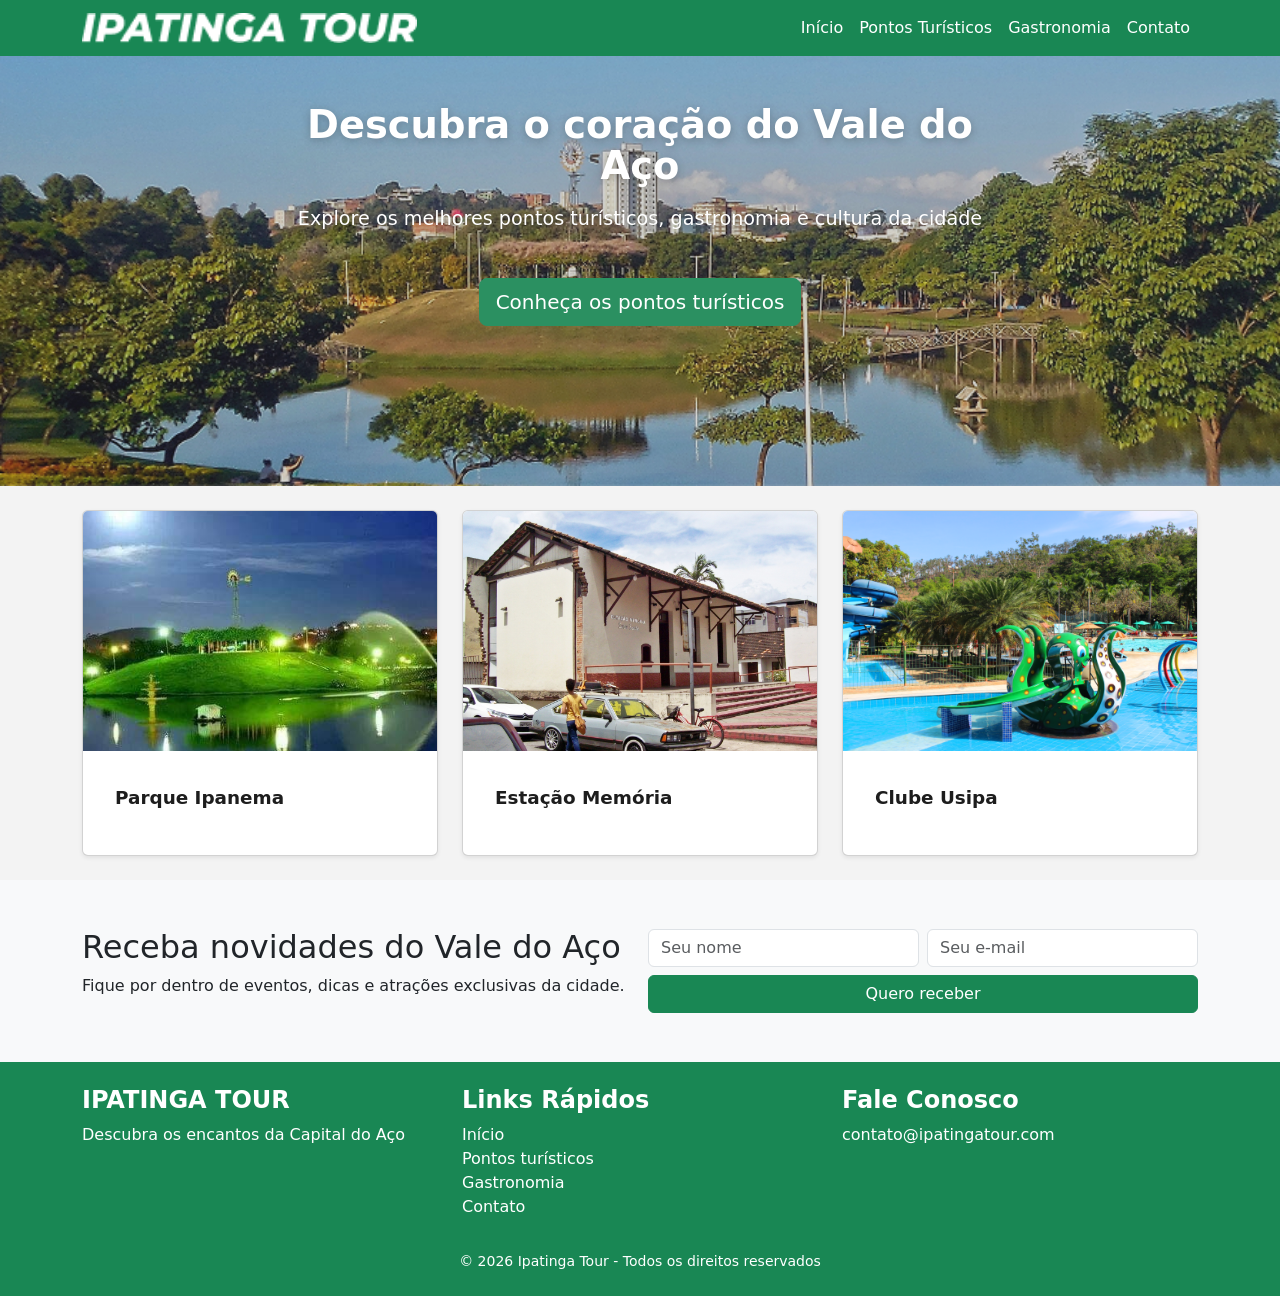
==== index.html @ 68baafae "Atualização do Site" ====
<!DOCTYPE html>
<html lang="pt-BR">

<head>
    <meta charset="UTF-8">
    <meta name="viewport" content="width=device-width, initial-scale=1.0">
    <link rel="stylesheet" href="css/style.css">
    <link rel="preconnect" href="https://fonts.googleapis.com">
    <link rel="preconnect" href="https://fonts.gstatic.com" crossorigin>
    <link href="https://fonts.googleapis.com/css2?family=Montserrat:ital,wght@0,100..900;1,100..900&display=swap"
        rel="stylesheet">
    <link href="https://cdn.jsdelivr.net/npm/bootstrap@5.3.3/dist/css/bootstrap.min.css" rel="stylesheet">
    <script src="https://cdn.jsdelivr.net/npm/bootstrap@5.3.3/dist/js/bootstrap.bundle.min.js"></script>

    <title>Ipatinga Tour</title>
</head>

<body>
    <div class="page-shell">
        <nav class="navbar navbar-expand-lg navbar-dark bg-success">
            <div class="container">
                <a class="navbar-brand" href="#">
                    <img src="images/logo.png" alt="Logo do site" height="30">
                </a>

                <button class="navbar-toggler" type="button" data-bs-toggle="collapse" data-bs-target="#menuPrincipal">
                    <span class="navbar-toggler-icon"></span>
                </button>

                <div class="collapse navbar-collapse" id="menuPrincipal">
                    <ul class="navbar-nav ms-auto">
                        <li class="nav-item"><a class="nav-link text-white" href="#">Início</a></li>
                        <li class="nav-item"><a class="nav-link text-white" href="#">Pontos Turísticos</a></li>
                        <li class="nav-item"><a class="nav-link text-white" href="#">Gastronomia</a></li>
                        <li class="nav-item"><a class="nav-link text-white" href="#">Contato</a></li>
                    </ul>
                </div>
            </div>
        </nav>

        <main class="page-main">
            <section class="hero text-white">
                <div class="container py-5">
                    <div class="row justify-content-center text-center">
                        <div class="col-lg-8">
                            <h1 class="display-5 fw-bold">Descubra o coração do Vale do Aço</h1>
                            <p class="lead">Explore os melhores pontos turísticos, gastronomia e cultura da cidade</p>
                            <a href="#" class="btn btn-success btn-lg mt-3">Conheça os pontos turísticos</a>
                        </div>
                    </div>
                </div>
            </section>

            <section class="container my-4">
                <div class="row g-4">
                    <div class="col-md-4">
                        <article class="card h-100 shadow-sm">
                            <div class="card-image image-1"></div>
                            <div class="card-body">
                                <h3 class="card-title">Parque Ipanema</h3>
                            </div>
                        </article>
                    </div>

                    <div class="col-md-4">
                        <article class="card h-100 shadow-sm">
                            <div class="card-image image-2"></div>
                            <div class="card-body">
                                <h3 class="card-title">Estação Memória</h3>
                            </div>
                        </article>
                    </div>

                    <div class="col-md-4">
                        <article class="card h-100 shadow-sm">
                            <div class="card-image image-3"></div>
                            <div class="card-body">
                                <h3 class="card-title">Clube Usipa</h3>
                            </div>
                        </article>
                    </div>
                </div>
            </section>

            <section class="bg-light py-5">
                <div class="container">
                    <div class="row align-items-center g-3">
                        <div class="col-lg-6">
                            <h2>Receba novidades do Vale do Aço</h2>
                            <p>Fique por dentro de eventos, dicas e atrações exclusivas da cidade.</p>
                        </div>

                        <div class="col-lg-6">
                            <form class="row g-2">
                                <div class="col-md-6">
                                    <input class="form-control" type="text" placeholder="Seu nome"
                                        aria-label="Seu nome">
                                </div>
                                <div class="col-md-6">
                                    <input class="form-control" type="email" placeholder="Seu e-mail"
                                        aria-label="Seu e-mail">
                                </div>
                                <div class="col-12">
                                    <button type="submit" class="btn btn-success w-100">Quero receber</button>
                                </div>
                            </form>
                        </div>
                    </div>
                </div>
            </section>
        </main>

        <footer class="bg-success text-white py-4">
            <div class="container">
                <div class="row g-4">
                    <div class="col-md-4">
                        <h4 class="fw-bold">IPATINGA TOUR</h4>
                        <p>Descubra os encantos da Capital do Aço</p>
                    </div>

                    <div class="col-md-4">
                        <h4 class="fw-bold">Links Rápidos</h4>
                        <ul class="list-unstyled">
                            <li><a href="#" class="text-white text-decoration-none">Início</a></li>
                            <li><a href="#" class="text-white text-decoration-none">Pontos turísticos</a></li>
                            <li><a href="#" class="text-white text-decoration-none">Gastronomia</a></li>
                            <li><a href="#" class="text-white text-decoration-none">Contato</a></li>
                        </ul>
                    </div>

                    <div class="col-md-4">
                        <h4 class="fw-bold">Fale Conosco</h4>
                        <p>contato@ipatingatour.com</p>
                    </div>
                </div>

                <div class="text-center mt-3 small">
                    © 2026 Ipatinga Tour - Todos os direitos reservados
                </div>
            </div>
        </footer>
    </div>
</body>

</html>
---- css/style.css ----
* {
    margin: 0;
    padding: 0;
    box-sizing: border-box;
}

body {
    font-family: 'Montserrat', sans-serif;
    background: #1e1e1e;
}

img {
    max-width: 100%;
    display: block;
}

.page-shell {
    width: 100%;
    margin: 0;
    background: #f3f3f3;
}









.hero {
    position: relative;
    min-height: 430px;
    background-image: linear-gradient(rgba(0, 0, 0, 0.18), rgba(0, 0, 0, 0.18)), url('../images/lake.png');
    background-size: cover;
    background-position: center;
}

.hero::before {
    content: "";
    position: absolute;
    inset: 0;
    background: rgba(255, 255, 255, 0.08);
}

.hero-content {
    position: relative;
    z-index: 1;
    text-align: center;
    color: #fff;
    padding: 32px;
}

.hero h1 {
    font-size: clamp(2rem, 3vw, 4rem);
    font-weight: 800;
    line-height: 1.08;
    margin-bottom: 18px;
    text-shadow: 0 2px 8px rgba(0, 0, 0, 0.25);
}

.hero p {
    font-size: clamp(1rem, 1vw + 0.4rem, 1.4rem);
    margin-bottom: 28px;
    text-shadow: 0 2px 8px rgba(0, 0, 0, 0.25);
}




.card {
    background: #f5f5f5;
    border-radius: 0;
    overflow: hidden;
    box-shadow: 0 2px 8px rgba(0, 0, 0, 0.08);
}

.card-image {
    height: 240px;
    background-size: cover;
    background-position: center;
}

.image-1 {
    background-image: url('../images/parqueipanema.png');
    background-position: center center;
}

.image-2 {
    background-image: url('../images/espacomemoria.png');
    background-position: center center;
}

.image-3 {
    background-image: url('../images/clubeusipa.png');
    background-position: center center;
}

.card h3 {
    padding: 20px 16px 22px;
    font-size: 1.15rem;
    color: #1d1d1d;
    font-weight: 600;
}
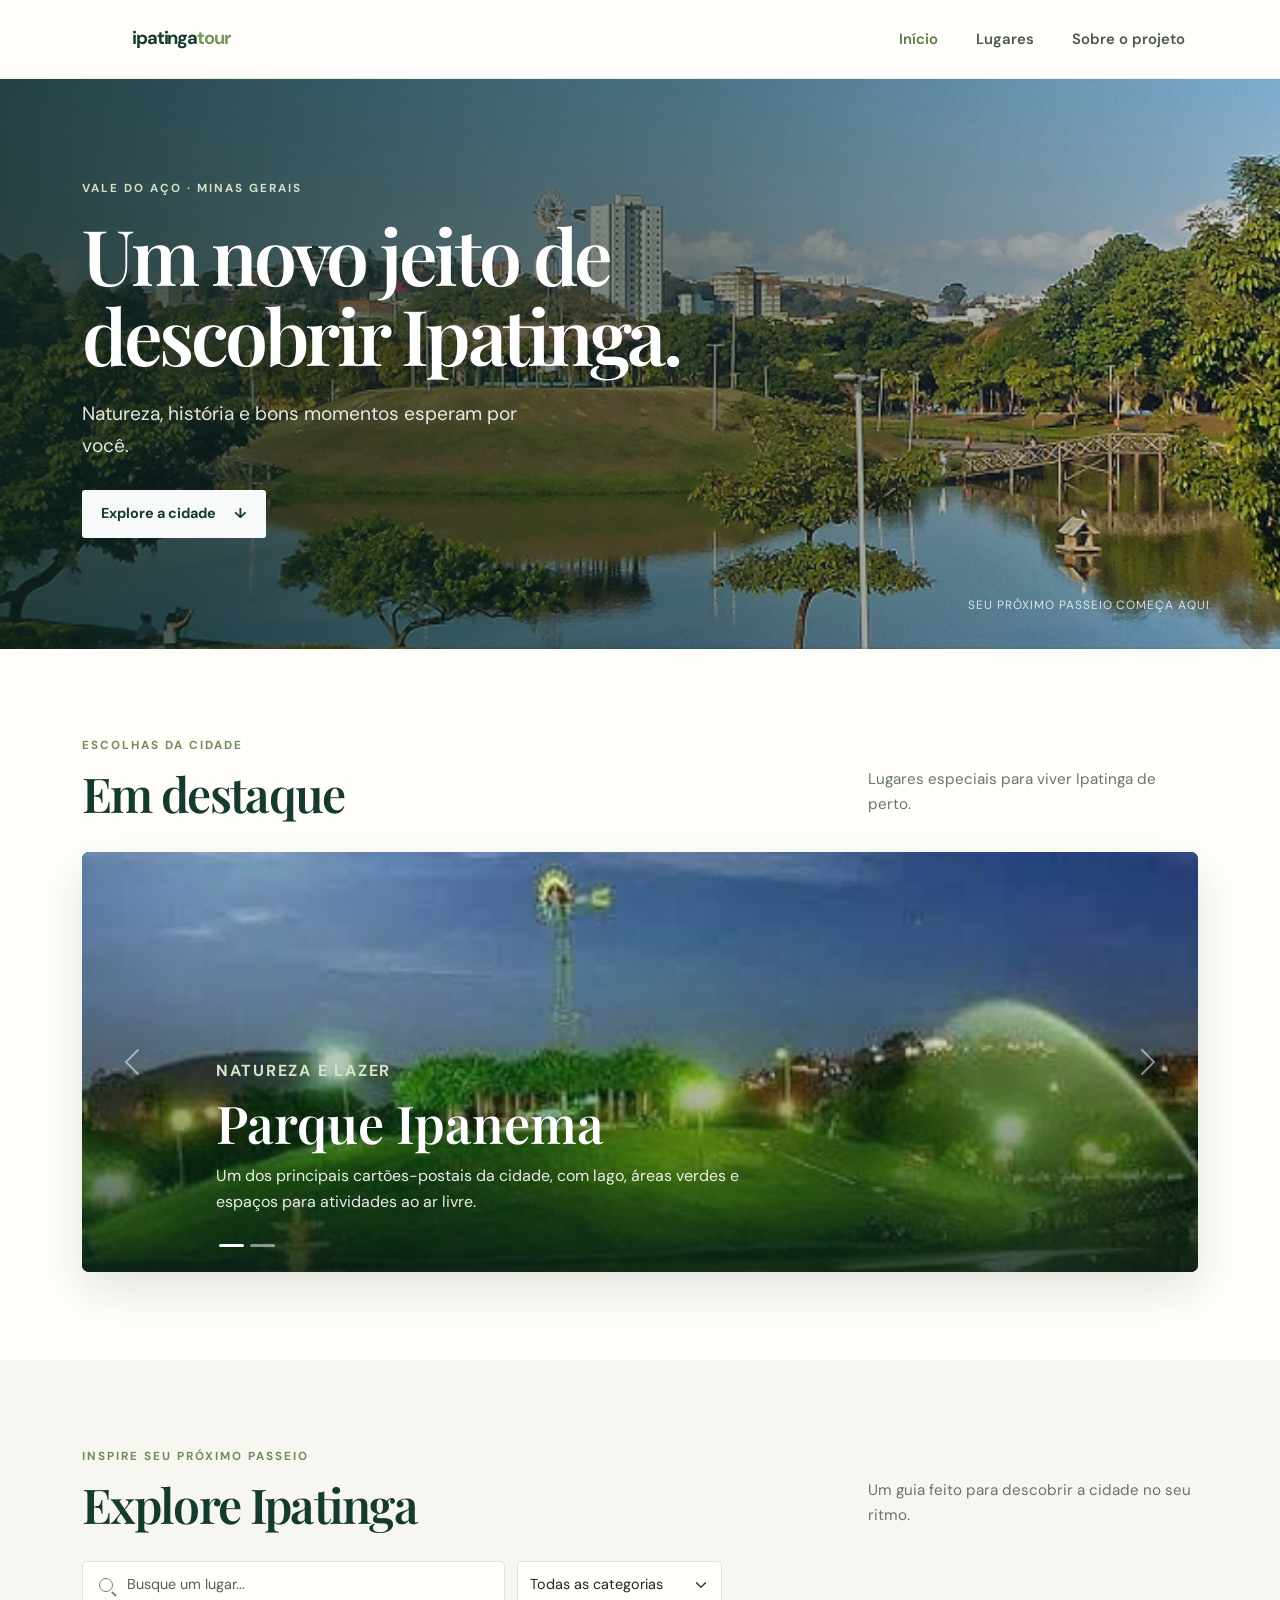
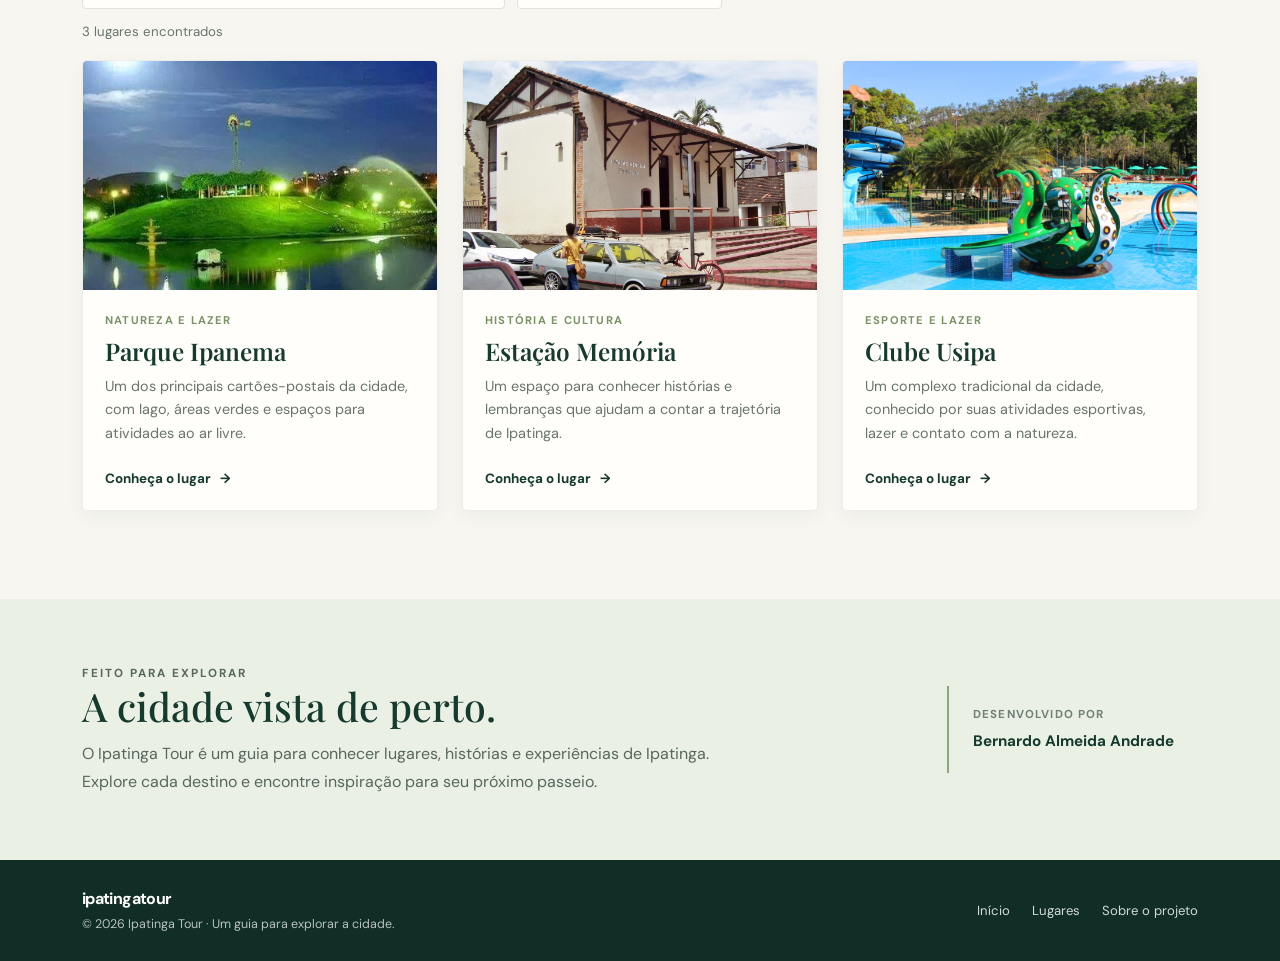
==== commit c9acd383: "Atualização do Projeto" ====
--- a/index.html
+++ b/index.html
@@ -3,143 +3,96 @@
 
 <head>
     <meta charset="UTF-8">
-    <meta name="viewport" content="width=device-width, initial-scale=1.0">
-    <link rel="stylesheet" href="css/style.css">
+    <meta name="viewport" content="width=device-width, initial-scale=1">
+    <meta name="theme-color" content="#153a2e">
+    <meta name="description" content="Descubra parques, cultura e experiências em Ipatinga com o guia Ipatinga Tour.">
+    <title>Ipatinga Tour | Descubra a cidade</title>
     <link rel="preconnect" href="https://fonts.googleapis.com">
     <link rel="preconnect" href="https://fonts.gstatic.com" crossorigin>
-    <link href="https://fonts.googleapis.com/css2?family=Montserrat:ital,wght@0,100..900;1,100..900&display=swap"
-        rel="stylesheet">
+    <link href="https://fonts.googleapis.com/css2?family=DM+Sans:wght@400;500;600;700&family=Playfair+Display:wght@600;700&display=swap" rel="stylesheet">
     <link href="https://cdn.jsdelivr.net/npm/bootstrap@5.3.3/dist/css/bootstrap.min.css" rel="stylesheet">
-    <script src="https://cdn.jsdelivr.net/npm/bootstrap@5.3.3/dist/js/bootstrap.bundle.min.js"></script>
-
-    <title>Ipatinga Tour</title>
+    <link rel="stylesheet" href="css/style.css">
 </head>
 
 <body>
-    <div class="page-shell">
-        <nav class="navbar navbar-expand-lg navbar-dark bg-success">
+    <header class="site-header">
+        <nav class="navbar navbar-expand-lg">
             <div class="container">
-                <a class="navbar-brand" href="#">
-                    <img src="images/logo.png" alt="Logo do site" height="30">
+                <a class="navbar-brand brand" href="index.html" aria-label="Ipatinga Tour, página inicial">
+                    <img src="images/logo.png" alt="" width="42" height="42">
+                    <span>ipatinga<span class="brand-accent">tour</span></span>
                 </a>
-
-                <button class="navbar-toggler" type="button" data-bs-toggle="collapse" data-bs-target="#menuPrincipal">
+                <button class="navbar-toggler" type="button" data-bs-toggle="collapse" data-bs-target="#menuPrincipal" aria-controls="menuPrincipal" aria-expanded="false" aria-label="Abrir menu">
                     <span class="navbar-toggler-icon"></span>
                 </button>
-
                 <div class="collapse navbar-collapse" id="menuPrincipal">
-                    <ul class="navbar-nav ms-auto">
-                        <li class="nav-item"><a class="nav-link text-white" href="#">Início</a></li>
-                        <li class="nav-item"><a class="nav-link text-white" href="#">Pontos Turísticos</a></li>
-                        <li class="nav-item"><a class="nav-link text-white" href="#">Gastronomia</a></li>
-                        <li class="nav-item"><a class="nav-link text-white" href="#">Contato</a></li>
+                    <ul class="navbar-nav ms-auto align-items-lg-center">
+                        <li class="nav-item"><a class="nav-link active" aria-current="page" href="index.html">Início</a></li>
+                        <li class="nav-item"><a class="nav-link" href="#lugares">Lugares</a></li>
+                        <li class="nav-item"><a class="nav-link" href="#sobre">Sobre o projeto</a></li>
                     </ul>
                 </div>
             </div>
         </nav>
+    </header>
 
-        <main class="page-main">
-            <section class="hero text-white">
-                <div class="container py-5">
-                    <div class="row justify-content-center text-center">
-                        <div class="col-lg-8">
-                            <h1 class="display-5 fw-bold">Descubra o coração do Vale do Aço</h1>
-                            <p class="lead">Explore os melhores pontos turísticos, gastronomia e cultura da cidade</p>
-                            <a href="#" class="btn btn-success btn-lg mt-3">Conheça os pontos turísticos</a>
-                        </div>
+    <main>
+        <section class="intro-section">
+            <div class="container intro-content">
+                <p class="eyebrow">Vale do Aço · Minas Gerais</p>
+                <h1>Um novo jeito de<br>descobrir Ipatinga.</h1>
+                <p class="intro-copy">Natureza, história e bons momentos esperam por você.</p>
+                <a class="btn btn-light intro-button" href="#lugares">Explore a cidade <span aria-hidden="true">↓</span></a>
+            </div>
+            <div class="intro-note" aria-hidden="true">Seu próximo passeio começa aqui</div>
+        </section>
+
+        <section class="featured-section section-space" aria-labelledby="featured-title">
+            <div class="container">
+                <div class="section-heading">
+                    <div>
+                        <p class="eyebrow eyebrow-dark">Escolhas da cidade</p>
+                        <h2 id="featured-title">Em destaque</h2>
                     </div>
+                    <p class="section-description">Lugares especiais para viver Ipatinga de perto.</p>
                 </div>
-            </section>
+                <div id="carousel-destaques" class="carousel slide featured-carousel" aria-label="Lugares em destaque"></div>
+            </div>
+        </section>
 
-            <section class="container my-4">
-                <div class="row g-4">
-                    <div class="col-md-4">
-                        <article class="card h-100 shadow-sm">
-                            <div class="card-image image-1"></div>
-                            <div class="card-body">
-                                <h3 class="card-title">Parque Ipanema</h3>
-                            </div>
-                        </article>
+        <section class="places-section section-space" id="lugares" aria-labelledby="places-title">
+            <div class="container">
+                <div class="section-heading places-heading">
+                    <div>
+                        <p class="eyebrow eyebrow-dark">Inspire seu próximo passeio</p>
+                        <h2 id="places-title">Explore Ipatinga</h2>
                     </div>
+                    <p class="section-description">Um guia feito para descobrir a cidade no seu ritmo.</p>
+                </div>
+                <div class="places-tools">
+                    <label class="search-field" for="busca-lugares">
+                        <span class="search-icon" aria-hidden="true"></span>
+                        <input id="busca-lugares" class="form-control" type="search" placeholder="Busque um lugar..." autocomplete="off">
+                    </label>
+                    <label class="visually-hidden" for="filtro-categoria">Filtrar por categoria</label>
+                    <select class="form-select category-select" id="filtro-categoria">
+                        <option value="">Todas as categorias</option>
+                    </select>
+                </div>
+                <p class="results-count" id="contador-lugares" aria-live="polite"></p>
+                <div class="row g-4" id="cards-container"></div>
+            </div>
+        </section>
 
-                    <div class="col-md-4">
-                        <article class="card h-100 shadow-sm">
-                            <div class="card-image image-2"></div>
-                            <div class="card-body">
-                                <h3 class="card-title">Estação Memória</h3>
-                            </div>
-                        </article>
-                    </div>
+        <section class="about-section" id="sobre" aria-labelledby="about-title">
+            <div class="container" id="sobre-container"></div>
+        </section>
+    </main>
 
-                    <div class="col-md-4">
-                        <article class="card h-100 shadow-sm">
-                            <div class="card-image image-3"></div>
-                            <div class="card-body">
-                                <h3 class="card-title">Clube Usipa</h3>
-                            </div>
-                        </article>
-                    </div>
-                </div>
-            </section>
+    <footer class="site-footer" id="rodape-container"></footer>
 
-            <section class="bg-light py-5">
-                <div class="container">
-                    <div class="row align-items-center g-3">
-                        <div class="col-lg-6">
-                            <h2>Receba novidades do Vale do Aço</h2>
-                            <p>Fique por dentro de eventos, dicas e atrações exclusivas da cidade.</p>
-                        </div>
-
-                        <div class="col-lg-6">
-                            <form class="row g-2">
-                                <div class="col-md-6">
-                                    <input class="form-control" type="text" placeholder="Seu nome"
-                                        aria-label="Seu nome">
-                                </div>
-                                <div class="col-md-6">
-                                    <input class="form-control" type="email" placeholder="Seu e-mail"
-                                        aria-label="Seu e-mail">
-                                </div>
-                                <div class="col-12">
-                                    <button type="submit" class="btn btn-success w-100">Quero receber</button>
-                                </div>
-                            </form>
-                        </div>
-                    </div>
-                </div>
-            </section>
-        </main>
-
-        <footer class="bg-success text-white py-4">
-            <div class="container">
-                <div class="row g-4">
-                    <div class="col-md-4">
-                        <h4 class="fw-bold">IPATINGA TOUR</h4>
-                        <p>Descubra os encantos da Capital do Aço</p>
-                    </div>
-
-                    <div class="col-md-4">
-                        <h4 class="fw-bold">Links Rápidos</h4>
-                        <ul class="list-unstyled">
-                            <li><a href="#" class="text-white text-decoration-none">Início</a></li>
-                            <li><a href="#" class="text-white text-decoration-none">Pontos turísticos</a></li>
-                            <li><a href="#" class="text-white text-decoration-none">Gastronomia</a></li>
-                            <li><a href="#" class="text-white text-decoration-none">Contato</a></li>
-                        </ul>
-                    </div>
-
-                    <div class="col-md-4">
-                        <h4 class="fw-bold">Fale Conosco</h4>
-                        <p>contato@ipatingatour.com</p>
-                    </div>
-                </div>
-
-                <div class="text-center mt-3 small">
-                    © 2026 Ipatinga Tour - Todos os direitos reservados
-                </div>
-            </div>
-        </footer>
-    </div>
+    <script src="https://cdn.jsdelivr.net/npm/bootstrap@5.3.3/dist/js/bootstrap.bundle.min.js"></script>
+    <script src="assets/js/app.js"></script>
 </body>
 
-</html>+</html>
--- a/css/style.css
+++ b/css/style.css
@@ -1,108 +1,900 @@
+:root {
+    --forest: #153a2e;
+    --forest-deep: #102e25;
+    --leaf: #8cae75;
+    --cream: #f7f6f1;
+    --paper: #fffefa;
+    --ink: #1c2923;
+    --muted: #68756c;
+    --line: #e6e8df;
+    --serif: "Playfair Display", Georgia, serif;
+    --sans: "DM Sans", Arial, sans-serif;
+}
+
 * {
-    margin: 0;
-    padding: 0;
     box-sizing: border-box;
 }
 
+html {
+    scroll-behavior: smooth;
+    scroll-padding-top: 88px;
+}
+
 body {
-    font-family: 'Montserrat', sans-serif;
-    background: #1e1e1e;
+    margin: 0;
+    color: var(--ink);
+    background: var(--paper);
+    font-family: var(--sans);
+    -webkit-font-smoothing: antialiased;
 }
 
 img {
     max-width: 100%;
+}
+
+a {
+    color: inherit;
+}
+
+.site-header {
+    position: relative;
+    z-index: 5;
+    background: var(--paper);
+    border-bottom: 1px solid rgba(21, 58, 46, 0.08);
+}
+
+.site-header .navbar {
+    min-height: 78px;
+    padding: 10px 0;
+}
+
+.brand {
+    display: inline-flex;
+    align-items: center;
+    gap: 10px;
+    margin: 0;
+    color: var(--forest);
+    font-size: 1.15rem;
+    font-weight: 700;
+    letter-spacing: -0.06em;
+}
+
+.brand:hover {
+    color: var(--forest);
+}
+
+.brand img {
+    width: 40px;
+    height: 40px;
+    object-fit: contain;
+}
+
+.brand-accent {
+    color: #769660;
+}
+
+.site-header .navbar-nav {
+    gap: 12px;
+}
+
+.site-header .nav-link {
+    padding: 10px 13px !important;
+    color: #4a594f;
+    font-size: 0.93rem;
+    font-weight: 600;
+    transition: color 160ms ease;
+}
+
+.site-header .nav-link:hover,
+.site-header .nav-link.active {
+    color: #557d44;
+}
+
+.navbar-toggler {
+    border-color: var(--line);
+}
+
+.navbar-toggler:focus {
+    box-shadow: 0 0 0 3px rgba(118, 150, 96, 0.2);
+}
+
+.intro-section {
+    position: relative;
+    display: flex;
+    min-height: 570px;
+    align-items: center;
+    overflow: hidden;
+    color: #fff;
+    background-color: var(--forest);
+    background-image: linear-gradient(90deg, rgba(13, 35, 28, 0.8) 0%, rgba(13, 35, 28, 0.49) 55%, rgba(13, 35, 28, 0.12) 100%), url("../images/lake.png");
+    background-position: center 54%;
+    background-size: cover;
+}
+
+.intro-content {
+    position: relative;
+    z-index: 1;
+    padding-top: 56px;
+    padding-bottom: 66px;
+}
+
+.eyebrow {
+    margin: 0 0 16px;
+    color: #d3e2c6;
+    font-size: 0.73rem;
+    font-weight: 700;
+    letter-spacing: 0.17em;
+    text-transform: uppercase;
+}
+
+.intro-section h1 {
+    max-width: 750px;
+    margin: 0;
+    font-family: var(--serif);
+    font-size: clamp(3rem, 6vw, 5.55rem);
+    font-weight: 600;
+    letter-spacing: -0.045em;
+    line-height: 1.05;
+}
+
+.intro-copy {
+    max-width: 440px;
+    margin: 23px 0 29px;
+    color: rgba(255, 255, 255, 0.88);
+    font-size: clamp(1rem, 1.7vw, 1.2rem);
+    line-height: 1.65;
+}
+
+.intro-button {
+    display: inline-flex;
+    align-items: center;
+    gap: 18px;
+    padding: 13px 19px;
+    border: 0;
+    border-radius: 3px;
+    color: var(--forest);
+    font-size: 0.9rem;
+    font-weight: 700;
+}
+
+.intro-button:hover {
+    color: var(--forest-deep);
+    background: #e8efdf;
+}
+
+.intro-note {
+    position: absolute;
+    right: max(24px, calc((100% - 1140px) / 2));
+    bottom: 35px;
+    color: rgba(255, 255, 255, 0.78);
+    font-size: 0.75rem;
+    letter-spacing: 0.08em;
+    text-transform: uppercase;
+}
+
+.section-space {
+    padding: 88px 0;
+}
+
+.featured-section {
+    background: var(--paper);
+}
+
+.section-heading {
+    display: flex;
+    align-items: end;
+    justify-content: space-between;
+    gap: 30px;
+    margin-bottom: 30px;
+}
+
+.eyebrow-dark {
+    margin-bottom: 10px;
+    color: #718b60;
+}
+
+.section-heading h2 {
+    margin: 0;
+    color: var(--forest);
+    font-family: var(--serif);
+    font-size: clamp(2rem, 4vw, 3rem);
+    font-weight: 600;
+    letter-spacing: -0.035em;
+}
+
+.section-description {
+    max-width: 330px;
+    margin: 0 0 5px;
+    color: var(--muted);
+    font-size: 0.95rem;
+    line-height: 1.65;
+}
+
+.featured-carousel {
+    overflow: hidden;
+    border-radius: 7px;
+    background: var(--forest);
+    box-shadow: 0 18px 45px rgba(27, 47, 36, 0.12);
+}
+
+.featured-slide {
+    position: relative;
     display: block;
-}
-
-.page-shell {
-    width: 100%;
-    margin: 0;
-    background: #f3f3f3;
-}
-
-
-
-
-
-
-
-
-
-.hero {
-    position: relative;
-    min-height: 430px;
-    background-image: linear-gradient(rgba(0, 0, 0, 0.18), rgba(0, 0, 0, 0.18)), url('../images/lake.png');
-    background-size: cover;
-    background-position: center;
-}
-
-.hero::before {
-    content: "";
+    min-height: 420px;
+    overflow: hidden;
+    color: #fff;
+}
+
+.featured-slide::after {
     position: absolute;
     inset: 0;
-    background: rgba(255, 255, 255, 0.08);
-}
-
-.hero-content {
+    background: linear-gradient(0deg, rgba(12, 31, 24, 0.82), rgba(12, 31, 24, 0.03) 68%);
+    content: "";
+}
+
+.featured-slide img {
+    position: absolute;
+    inset: 0;
+    width: 100%;
+    height: 100%;
+    object-fit: cover;
+    transition: transform 650ms ease;
+}
+
+.featured-slide:hover img {
+    transform: scale(1.035);
+}
+
+.featured-caption {
+    position: absolute;
+    z-index: 1;
+    right: 12%;
+    bottom: 58px;
+    left: 12%;
+    max-width: 690px;
+}
+
+.featured-caption .place-category {
+    color: #d6e5c7;
+}
+
+.featured-caption h3 {
+    margin: 8px 0 9px;
+    font-family: var(--serif);
+    font-size: clamp(2rem, 4.5vw, 3.25rem);
+    font-weight: 600;
+}
+
+.featured-caption p {
+    max-width: 570px;
+    margin: 0;
+    color: rgba(255, 255, 255, 0.9);
+    font-size: 1rem;
+    line-height: 1.6;
+}
+
+.featured-carousel .carousel-indicators {
+    z-index: 2;
+    justify-content: flex-start;
+    margin: 0 12% 25px;
+}
+
+.featured-carousel .carousel-indicators [data-bs-target] {
+    width: 25px;
+    height: 3px;
+    border: 0;
+    border-radius: 5px;
+}
+
+.featured-carousel .carousel-control-prev,
+.featured-carousel .carousel-control-next {
+    z-index: 2;
+    width: 9%;
+}
+
+.places-section {
+    background: var(--cream);
+}
+
+.places-heading {
+    margin-bottom: 28px;
+}
+
+.places-tools {
+    display: flex;
+    gap: 12px;
+    max-width: 640px;
+    margin-bottom: 13px;
+}
+
+.search-field {
     position: relative;
+    flex: 1;
+}
+
+.search-icon {
+    position: absolute;
     z-index: 1;
+    top: 17px;
+    left: 17px;
+    width: 14px;
+    height: 14px;
+    border: 1.7px solid #718076;
+    border-radius: 50%;
+}
+
+.search-icon::after {
+    position: absolute;
+    right: -5px;
+    bottom: -3px;
+    width: 6px;
+    height: 1.7px;
+    transform: rotate(45deg);
+    background: #718076;
+    content: "";
+}
+
+.search-field .form-control,
+.category-select {
+    min-height: 48px;
+    border: 1px solid #dfe3d8;
+    border-radius: 4px;
+    background-color: var(--paper);
+    color: var(--ink);
+    font-size: 0.9rem;
+}
+
+.search-field .form-control {
+    padding-left: 44px;
+}
+
+.search-field .form-control:focus,
+.category-select:focus {
+    border-color: #8da77d;
+    box-shadow: 0 0 0 3px rgba(118, 150, 96, 0.13);
+}
+
+.category-select {
+    width: 205px;
+}
+
+.results-count {
+    min-height: 20px;
+    margin: 0 0 18px;
+    color: var(--muted);
+    font-size: 0.83rem;
+}
+
+.place-card {
+    height: 100%;
+    overflow: hidden;
+    border: 1px solid rgba(32, 54, 41, 0.08);
+    border-radius: 5px;
+    background: var(--paper);
+    box-shadow: 0 6px 20px rgba(29, 49, 37, 0.045);
+    transition: transform 180ms ease, box-shadow 180ms ease;
+}
+
+.place-card:hover {
+    transform: translateY(-4px);
+    box-shadow: 0 15px 32px rgba(29, 49, 37, 0.11);
+}
+
+.place-card-image {
+    position: relative;
+    display: block;
+    overflow: hidden;
+    aspect-ratio: 1.55;
+    background: #dce5d8;
+}
+
+.place-card-image img {
+    width: 100%;
+    height: 100%;
+    object-fit: cover;
+    transition: transform 350ms ease;
+}
+
+.place-card:hover .place-card-image img {
+    transform: scale(1.04);
+}
+
+.place-card-content {
+    display: flex;
+    min-height: 220px;
+    flex-direction: column;
+    align-items: flex-start;
+    padding: 22px 22px 20px;
+}
+
+.place-category {
+    margin: 0;
+    color: #789364;
+    font-size: 0.7rem;
+    font-weight: 700;
+    letter-spacing: 0.11em;
+    text-transform: uppercase;
+}
+
+.place-card h3 {
+    margin: 9px 0 8px;
+    color: var(--forest);
+    font-family: var(--serif);
+    font-size: 1.52rem;
+    font-weight: 600;
+}
+
+.place-card h3 a {
+    text-decoration: none;
+}
+
+.place-card h3 a:hover {
+    color: #668452;
+}
+
+.place-card-description {
+    margin: 0 0 18px;
+    color: var(--muted);
+    font-size: 0.9rem;
+    line-height: 1.65;
+}
+
+.place-card-link {
+    display: inline-flex;
+    align-items: center;
+    gap: 9px;
+    margin-top: auto;
+    color: var(--forest);
+    font-size: 0.84rem;
+    font-weight: 700;
+    text-decoration: none;
+}
+
+.place-card-link:hover {
+    color: #668452;
+}
+
+.empty-results {
+    padding: 38px 20px;
+    border: 1px dashed #cbd4c4;
+    border-radius: 5px;
+    color: var(--muted);
     text-align: center;
+}
+
+.about-section {
+    padding: 64px 0;
+    background: #eaf0e4;
+}
+
+.about-content {
+    display: flex;
+    align-items: center;
+    justify-content: space-between;
+    gap: 40px;
+}
+
+.about-content h2 {
+    margin: 0 0 10px;
+    color: var(--forest);
+    font-family: var(--serif);
+    font-size: clamp(1.8rem, 3.2vw, 2.45rem);
+}
+
+.about-content p {
+    max-width: 650px;
+    margin: 0;
+    color: #58675c;
+    line-height: 1.75;
+}
+
+.author-card {
+    min-width: 240px;
+    padding: 20px 24px;
+    border-left: 2px solid #8da77d;
+}
+
+.author-card span {
+    display: block;
+    margin-bottom: 6px;
+    color: #718076;
+    font-size: 0.72rem;
+    font-weight: 700;
+    letter-spacing: 0.1em;
+    text-transform: uppercase;
+}
+
+.author-card strong {
+    color: var(--forest);
+    font-size: 0.95rem;
+}
+
+.site-footer {
+    padding: 27px 0;
+    color: rgba(255, 255, 255, 0.82);
+    background: var(--forest-deep);
+}
+
+.footer-content {
+    display: flex;
+    align-items: center;
+    justify-content: space-between;
+    gap: 20px;
+}
+
+.footer-brand {
+    margin: 0 0 4px;
     color: #fff;
-    padding: 32px;
-}
-
-.hero h1 {
-    font-size: clamp(2rem, 3vw, 4rem);
-    font-weight: 800;
-    line-height: 1.08;
-    margin-bottom: 18px;
-    text-shadow: 0 2px 8px rgba(0, 0, 0, 0.25);
-}
-
-.hero p {
-    font-size: clamp(1rem, 1vw + 0.4rem, 1.4rem);
-    margin-bottom: 28px;
-    text-shadow: 0 2px 8px rgba(0, 0, 0, 0.25);
-}
-
-
-
-
-.card {
-    background: #f5f5f5;
-    border-radius: 0;
+    font-size: 1rem;
+    font-weight: 700;
+    letter-spacing: -0.04em;
+}
+
+.footer-copy {
+    margin: 0;
+    color: rgba(255, 255, 255, 0.7);
+    font-size: 0.78rem;
+}
+
+.footer-links {
+    display: flex;
+    flex-wrap: wrap;
+    gap: 22px;
+    margin: 0;
+    padding: 0;
+    list-style: none;
+}
+
+.footer-links a {
+    color: rgba(255, 255, 255, 0.82);
+    font-size: 0.82rem;
+    text-decoration: none;
+}
+
+.footer-links a:hover {
+    color: #fff;
+}
+
+.details-main {
+    min-height: calc(100vh - 146px);
+    padding: 48px 0 90px;
+    background: var(--cream);
+}
+
+.back-link {
+    display: inline-flex;
+    align-items: center;
+    gap: 9px;
+    margin: 0 0 27px;
+    color: #536b4b;
+    font-size: 0.86rem;
+    font-weight: 700;
+    text-decoration: none;
+}
+
+.back-link:hover {
+    color: var(--forest);
+}
+
+.detail-overview {
     overflow: hidden;
-    box-shadow: 0 2px 8px rgba(0, 0, 0, 0.08);
-}
-
-.card-image {
-    height: 240px;
-    background-size: cover;
-    background-position: center;
-}
-
-.image-1 {
-    background-image: url('../images/parqueipanema.png');
-    background-position: center center;
-}
-
-.image-2 {
-    background-image: url('../images/espacomemoria.png');
-    background-position: center center;
-}
-
-.image-3 {
-    background-image: url('../images/clubeusipa.png');
-    background-position: center center;
-}
-
-.card h3 {
-    padding: 20px 16px 22px;
+    border: 1px solid rgba(32, 54, 41, 0.08);
+    border-radius: 6px;
+    background: var(--paper);
+    box-shadow: 0 12px 36px rgba(29, 49, 37, 0.06);
+}
+
+.detail-cover {
+    width: 100%;
+    height: 100%;
+    min-height: 420px;
+    object-fit: cover;
+}
+
+.detail-copy {
+    padding: clamp(28px, 5vw, 55px);
+}
+
+.detail-copy h1 {
+    margin: 9px 0 15px;
+    color: var(--forest);
+    font-family: var(--serif);
+    font-size: clamp(2.35rem, 4vw, 3.4rem);
+    font-weight: 600;
+    letter-spacing: -0.04em;
+    line-height: 1.1;
+}
+
+.detail-summary {
+    margin: 0 0 20px;
+    color: #526056;
+    font-size: 1.03rem;
+    line-height: 1.7;
+}
+
+.detail-description {
+    margin: 0;
+    color: var(--muted);
+    font-size: 0.94rem;
+    line-height: 1.8;
+}
+
+.detail-facts {
+    display: grid;
+    grid-template-columns: repeat(4, minmax(0, 1fr));
+    gap: 1px;
+    margin-top: 24px;
+    border: 1px solid var(--line);
+    background: var(--line);
+}
+
+.detail-fact {
+    min-height: 95px;
+    padding: 16px;
+    background: var(--paper);
+}
+
+.detail-fact span {
+    display: block;
+    margin-bottom: 7px;
+    color: #7a857c;
+    font-size: 0.67rem;
+    font-weight: 700;
+    letter-spacing: 0.1em;
+    text-transform: uppercase;
+}
+
+.detail-fact strong {
+    color: var(--forest);
+    font-size: 0.84rem;
+    line-height: 1.45;
+}
+
+.gallery-section {
+    padding-top: 63px;
+}
+
+.gallery-heading {
+    margin-bottom: 25px;
+}
+
+.gallery-heading h2 {
+    margin: 0;
+    color: var(--forest);
+    font-family: var(--serif);
+    font-size: clamp(1.9rem, 3vw, 2.55rem);
+    font-weight: 600;
+}
+
+.gallery-card {
+    height: 100%;
+    overflow: hidden;
+    border: 1px solid rgba(32, 54, 41, 0.08);
+    border-radius: 5px;
+    background: var(--paper);
+}
+
+.gallery-card img {
+    width: 100%;
+    aspect-ratio: 1.45;
+    object-fit: cover;
+}
+
+.gallery-card h3 {
+    margin: 0;
+    padding: 17px 18px;
+    color: var(--forest);
+    font-family: var(--serif);
     font-size: 1.15rem;
-    color: #1d1d1d;
     font-weight: 600;
 }
 
-
-
-
+.not-found {
+    max-width: 660px;
+    margin: 65px auto 0;
+    padding: 50px 28px;
+    border: 1px solid var(--line);
+    border-radius: 6px;
+    background: var(--paper);
+    text-align: center;
+}
+
+.not-found h1 {
+    margin: 0 0 12px;
+    color: var(--forest);
+    font-family: var(--serif);
+    font-size: 2.2rem;
+}
+
+.not-found p {
+    margin: 0 0 23px;
+    color: var(--muted);
+}
+
+.not-found .btn {
+    padding: 11px 18px;
+    border-color: var(--forest);
+    border-radius: 3px;
+    color: #fff;
+    background: var(--forest);
+    font-weight: 600;
+}
+
+.not-found .btn:hover {
+    background: var(--forest-deep);
+}
+
+a:focus-visible,
+button:focus-visible,
+input:focus-visible,
+select:focus-visible {
+    outline: 3px solid #97b782;
+    outline-offset: 3px;
+}
+
+@media (max-width: 991.98px) {
+    .site-header .navbar-nav {
+        gap: 0;
+        align-items: stretch !important;
+        padding: 8px 0 12px;
+    }
+
+    .site-header .nav-link {
+        padding: 10px 0 !important;
+    }
+
+    .intro-section {
+        min-height: 510px;
+        background-position: 58% center;
+    }
+
+    .section-space {
+        padding: 70px 0;
+    }
+
+    .detail-cover {
+        min-height: 350px;
+        max-height: 470px;
+    }
+}
+
+@media (max-width: 767.98px) {
+    .site-header .navbar {
+        min-height: 68px;
+    }
+
+    .intro-section {
+        min-height: 500px;
+        background-image: linear-gradient(90deg, rgba(13, 35, 28, 0.78), rgba(13, 35, 28, 0.35)), url("../images/lake.png");
+        background-position: 60% center;
+    }
+
+    .intro-content {
+        padding-top: 48px;
+        padding-bottom: 72px;
+    }
+
+    .intro-section h1 {
+        font-size: clamp(2.75rem, 11vw, 4.2rem);
+    }
+
+    .intro-note {
+        right: 24px;
+        bottom: 22px;
+        font-size: 0.65rem;
+    }
+
+    .section-space {
+        padding: 58px 0;
+    }
+
+    .section-heading {
+        align-items: flex-start;
+        flex-direction: column;
+        gap: 10px;
+        margin-bottom: 22px;
+    }
+
+    .section-description {
+        max-width: 440px;
+    }
+
+    .featured-slide {
+        min-height: 355px;
+    }
+
+    .featured-caption {
+        right: 9%;
+        bottom: 48px;
+        left: 9%;
+    }
+
+    .featured-caption p {
+        max-width: 450px;
+        font-size: 0.88rem;
+    }
+
+    .featured-carousel .carousel-indicators {
+        margin: 0 9% 20px;
+    }
+
+    .places-tools {
+        flex-direction: column;
+    }
+
+    .category-select {
+        width: 100%;
+    }
+
+    .about-content {
+        align-items: flex-start;
+        flex-direction: column;
+        gap: 24px;
+    }
+
+    .author-card {
+        min-width: 0;
+        padding: 4px 0 4px 17px;
+    }
+
+    .footer-content {
+        align-items: flex-start;
+        flex-direction: column;
+        gap: 18px;
+    }
+
+    .footer-links {
+        gap: 12px 20px;
+    }
+
+    .details-main {
+        padding: 30px 0 62px;
+    }
+
+    .detail-cover {
+        min-height: 270px;
+        max-height: 360px;
+    }
+
+    .detail-facts {
+        grid-template-columns: repeat(2, minmax(0, 1fr));
+    }
+
+    .gallery-section {
+        padding-top: 46px;
+    }
+}
+
+@media (max-width: 420px) {
+    .intro-section {
+        min-height: 455px;
+    }
+
+    .featured-slide {
+        min-height: 325px;
+    }
+
+    .featured-caption {
+        right: 8%;
+        left: 8%;
+    }
+
+    .detail-fact {
+        padding: 13px 11px;
+    }
+
+    .detail-fact strong {
+        font-size: 0.78rem;
+    }
+}
+
+@media (prefers-reduced-motion: reduce) {
+    *,
+    *::before,
+    *::after {
+        scroll-behavior: auto !important;
+        transition-duration: 0.01ms !important;
+        animation-duration: 0.01ms !important;
+        animation-iteration-count: 1 !important;
+    }
+}
